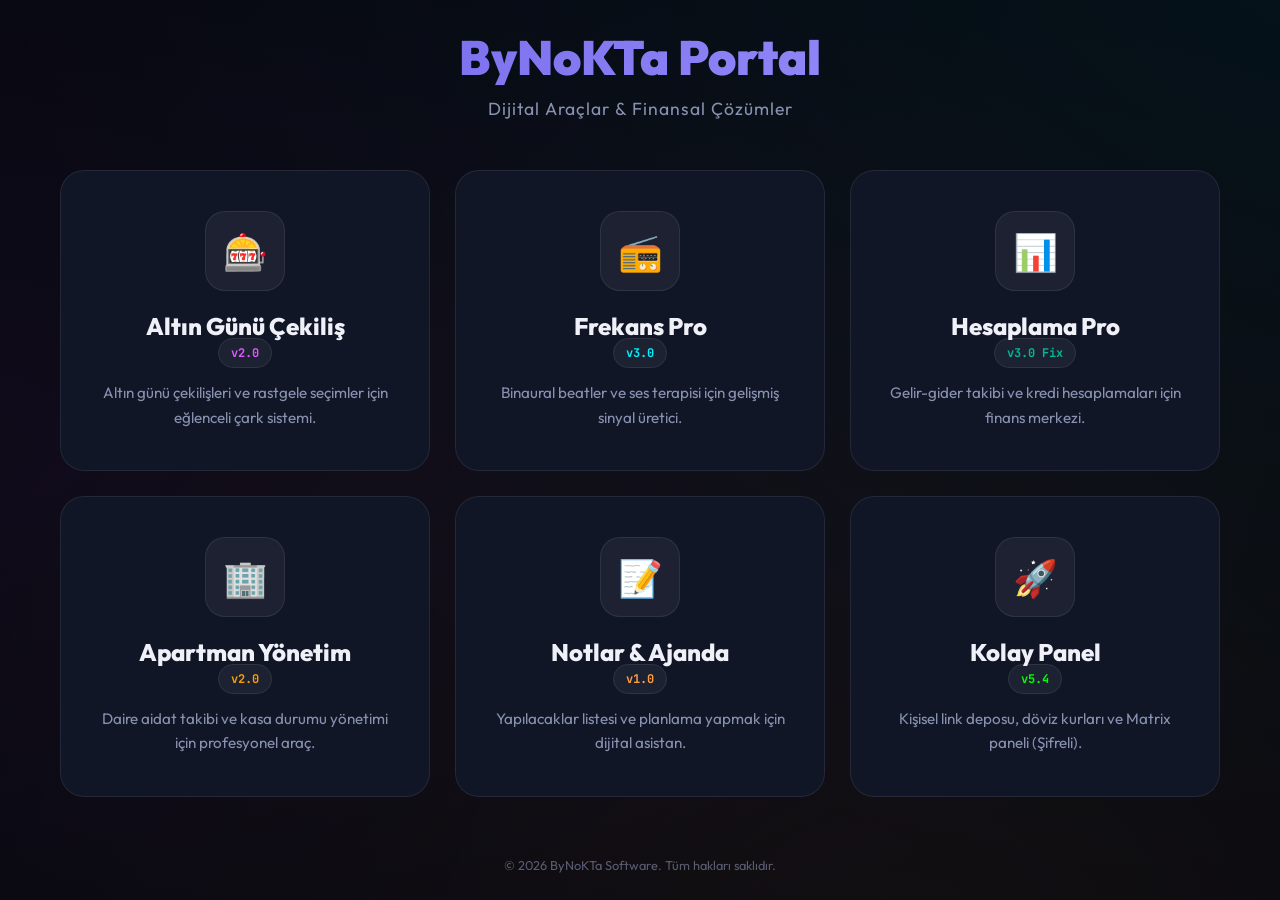
==== index.html @ 4dd9f17c "Update index.html" ====
<!DOCTYPE html>
<html lang="tr">
<head>
    <meta charset="UTF-8">
    <meta name="viewport" content="width=device-width, initial-scale=1.0">
    <title>ByNoKTa Portal - Ana Sayfa</title>
    <link href="https://fonts.googleapis.com/css2?family=Outfit:wght@400;500;700;900&family=JetBrains+Mono:wght@500;800&display=swap" rel="stylesheet">
    <style>
        :root {
            --bg: #06080f; 
            --card: #111627; 
            --card-hover: #1a2138; 
            --text: #f0f0f8; 
            --text-dim: #8892b0;
            --accent-cark: #e056fd; 
            --accent-freq: #00f0ff; 
            --accent-calc: #00b894;
            --accent-apt: #f59e0b; 
            --accent-note: #ff9f43; 
            --accent-panel: #00ff00; /* Matrix Yeşili */
            --border: rgba(255, 255, 255, 0.08); 
            --glow: rgba(108, 92, 231, 0.2);
        }

        * { margin: 0; padding: 0; box-sizing: border-box; }
        
        body { 
            font-family: 'Outfit', sans-serif; 
            background: var(--bg); 
            color: var(--text); 
            min-height: 100vh; 
            display: flex; 
            flex-direction: column; 
            align-items: center; 
            justify-content: center; 
            overflow-x: hidden; 
            position: relative; 
        }

        /* Arkaplan Animasyonu */
        body::before {
            content: ''; position: fixed; top: -50%; left: -50%; width: 200%; height: 200%;
            background: radial-gradient(ellipse at 20% 50%, rgba(224, 86, 253, 0.05) 0%, transparent 50%),
                        radial-gradient(ellipse at 80% 20%, rgba(0, 240, 255, 0.05) 0%, transparent 50%),
                        radial-gradient(ellipse at 60% 80%, rgba(255, 159, 67, 0.05) 0%, transparent 50%);
            animation: drift 20s ease-in-out infinite; pointer-events: none; z-index: 0;
        }
        @keyframes drift { 0%, 100% { transform: translate(0, 0); } 50% { transform: translate(2%, -1%); } }

        .container { position: relative; z-index: 1; width: 100%; max-width: 1200px; padding: 20px; text-align: center; }
        .logo-area { margin-bottom: 50px; }
        .main-logo { font-size: 3rem; font-weight: 900; background: linear-gradient(135deg, #6c5ce7, #a29bfe); -webkit-background-clip: text; -webkit-text-fill-color: transparent; margin-bottom: 10px; }
        .subtitle { color: var(--text-dim); font-size: 1.1rem; letter-spacing: 1px; }

        .grid { display: grid; grid-template-columns: repeat(auto-fit, minmax(280px, 1fr)); gap: 25px; margin-top: 20px; }

        .card {
            background: var(--card); border: 1px solid var(--border); border-radius: 24px; padding: 40px 30px; text-decoration: none; color: var(--text); transition: all 0.4s cubic-bezier(0.175, 0.885, 0.32, 1.275); display: flex; flex-direction: column; align-items: center; gap: 20px; position: relative; overflow: hidden; backdrop-filter: blur(10px); cursor: pointer;
        }
        .card:hover { transform: translateY(-10px); border-color: var(--accent-color); box-shadow: 0 20px 40px -10px rgba(0,0,0,0.5); background: var(--card-hover); }
        
        .icon-box { width: 80px; height: 80px; border-radius: 20px; background: rgba(255,255,255,0.05); display: flex; align-items: center; justify-content: center; font-size: 36px; border: 1px solid var(--border); transition: transform 0.4s; }
        .card:hover .icon-box { transform: scale(1.1) rotate(5deg); background: var(--accent-color); border-color: transparent; color: #000; }

        .card-title { font-size: 1.5rem; font-weight: 800; }
        .card-desc { color: var(--text-dim); font-size: 0.95rem; line-height: 1.6; }
        .badge { font-family: 'JetBrains Mono', monospace; font-size: 0.75rem; padding: 6px 12px; border-radius: 99px; background: rgba(255,255,255,0.05); color: var(--accent-color); border: 1px solid var(--border); font-weight: 700; }

        .cark { --accent-color: var(--accent-cark); }
        .freq { --accent-color: var(--accent-freq); }
        .calc { --accent-color: var(--accent-calc); }
        .apt  { --accent-color: var(--accent-apt); }
        .note { --accent-color: var(--accent-note); }
        .panel { --accent-color: var(--accent-panel); }

        /* Şifre Modalı */
        .modal-overlay {
            position: fixed; inset: 0; background: rgba(0,0,0,0.9); backdrop-filter: blur(15px); z-index: 9999;
            display: none; align-items: center; justify-content: center;
        }
        .modal { background: var(--card); padding: 40px; border-radius: 32px; border: 1px solid var(--accent-panel); text-align: center; width: 90%; max-width: 400px; box-shadow: 0 0 30px rgba(0, 255, 0, 0.1); }
        .modal input { width: 100%; padding: 15px; background: var(--bg); border: 1px solid var(--border); border-radius: 12px; color: var(--accent-panel); text-align: center; font-size: 1.5rem; margin: 20px 0; outline: none; font-family: 'JetBrains Mono'; letter-spacing: 4px; }
        .modal input:focus { border-color: var(--accent-panel); box-shadow: 0 0 15px rgba(0, 255, 0, 0.2); }
        .modal button { width: 100%; padding: 15px; background: var(--accent-panel); color: #000; border: none; border-radius: 12px; font-weight: 800; cursor: pointer; transition: all 0.2s; }
        .modal button:hover { transform: scale(1.02); filter: brightness(1.1); }
        .modal .close-btn { margin-top: 15px; background: transparent; color: var(--text-dim); font-weight: 500; font-size: 0.9rem; border: none; cursor: pointer; }

        .footer { margin-top: 60px; color: var(--text-dim); font-size: 0.8rem; opacity: 0.6; }
    </style>
</head>
<body>

    <div class="container">
        <div class="logo-area">
            <h1 class="main-logo">ByNoKTa Portal</h1>
            <p class="subtitle">Dijital Araçlar & Finansal Çözümler</p>
        </div>

        <div class="grid">
            <a href="carkifelek.html" class="card cark">
                <div class="icon-box">🎰</div>
                <div><h2 class="card-title">Altın Günü Çekiliş</h2><span class="badge">v2.0</span></div>
                <p class="card-desc">Altın günü çekilişleri ve rastgele seçimler için eğlenceli çark sistemi.</p>
            </a>

            <a href="frekans.html" class="card freq">
                <div class="icon-box">📻</div>
                <div><h2 class="card-title">Frekans Pro</h2><span class="badge">v3.0</span></div>
                <p class="card-desc">Binaural beatler ve ses terapisi için gelişmiş sinyal üretici.</p>
            </a>

            <a href="hesaplama.html" class="card calc">
                <div class="icon-box">📊</div>
                <div><h2 class="card-title">Hesaplama Pro</h2><span class="badge">v3.0 Fix</span></div>
                <p class="card-desc">Gelir-gider takibi ve kredi hesaplamaları için finans merkezi.</p>
            </a>

            <a href="apartman.html" class="card apt">
                <div class="icon-box">🏢</div>
                <div><h2 class="card-title">Apartman Yönetim</h2><span class="badge">v2.0</span></div>
                <p class="card-desc">Daire aidat takibi ve kasa durumu yönetimi için profesyonel araç.</p>
            </a>

            <a href="notlar.html" class="card note">
                <div class="icon-box">📝</div>
                <div><h2 class="card-title">Notlar & Ajanda</h2><span class="badge">v1.0</span></div>
                <p class="card-desc">Yapılacaklar listesi ve planlama yapmak için dijital asistan.</p>
            </a>

            <div class="card panel" onclick="openPassModal()">
                <div class="icon-box">🚀</div>
                <div><h2 class="card-title">Kolay Panel</h2><span class="badge">v5.4</span></div>
                <p class="card-desc">Kişisel link deposu, döviz kurları ve Matrix paneli (Şifreli).</p>
            </div>
        </div>

        <div class="footer">
            &copy; 2026 ByNoKTa Software. Tüm hakları saklıdır.
        </div>
    </div>

    <div class="modal-overlay" id="passModal">
        <div class="modal">
            <div style="font-size: 3rem; margin-bottom: 10px;">🔐</div>
            <h2 style="font-weight: 900; color: var(--accent-panel);">SİSTEM KİLİTLİ</h2>
            <p style="color: var(--text-dim); font-size: 0.8rem;">Kolay Panel'e erişim için şifre girin.</p>
            <input type="password" id="panelPass" placeholder="••••" onkeypress="if(event.key==='Enter') verifyPass()">
            <button onclick="verifyPass()">ERİŞİM İZNİ VER</button>
            <button class="close-btn" onclick="closePassModal()">Vazgeç</button>
            <p id="errorMsg" style="color: #ff6b6b; font-size: 0.8rem; margin-top: 15px; display: none;">❌ Hatalı Şifre!</p>
        </div>
    </div>

    <script>
        const PASS = "bynokta2026"; // Buradan şifreni değiştirebilirsin

        // Şifre Fonksiyonları
        function openPassModal() {
            document.getElementById('passModal').style.display = 'flex';
            document.getElementById('panelPass').focus();
        }

        function closePassModal() {
            document.getElementById('passModal').style.display = 'none';
            document.getElementById('panelPass').value = '';
            document.getElementById('errorMsg').style.display = 'none';
        }

        function verifyPass() {
            const inp = document.getElementById('panelPass').value;
            if(inp === PASS) {
                window.location.href = 'panel.html';
            } else {
                document.getElementById('errorMsg').style.display = 'block';
                document.getElementById('panelPass').value = '';
                document.querySelector('.modal').animate([
                    { transform: 'translateX(-5px)' },
                    { transform: 'translateX(5px)' },
                    { transform: 'translateX(-5px)' },
                    { transform: 'translateX(0)' }
                ], { duration: 200 });
            }
        }

        // SAĞ TIK VE F12 ENGELLEME (GÜVENLİK)
        document.addEventListener('contextmenu', function(e) {
            e.preventDefault();
        }, false);

        document.onkeydown = function(e) {
            if(e.keyCode == 123) return false;
            if(e.ctrlKey && e.shiftKey && e.keyCode == 'I'.charCodeAt(0)) return false;
            if(e.ctrlKey && e.shiftKey && e.keyCode == 'J'.charCodeAt(0)) return false;
            if(e.ctrlKey && e.keyCode == 'U'.charCodeAt(0)) return false;
            if(e.ctrlKey && e.keyCode == 'S'.charCodeAt(0)) return false;
        };
    </script>
</body>
</html>
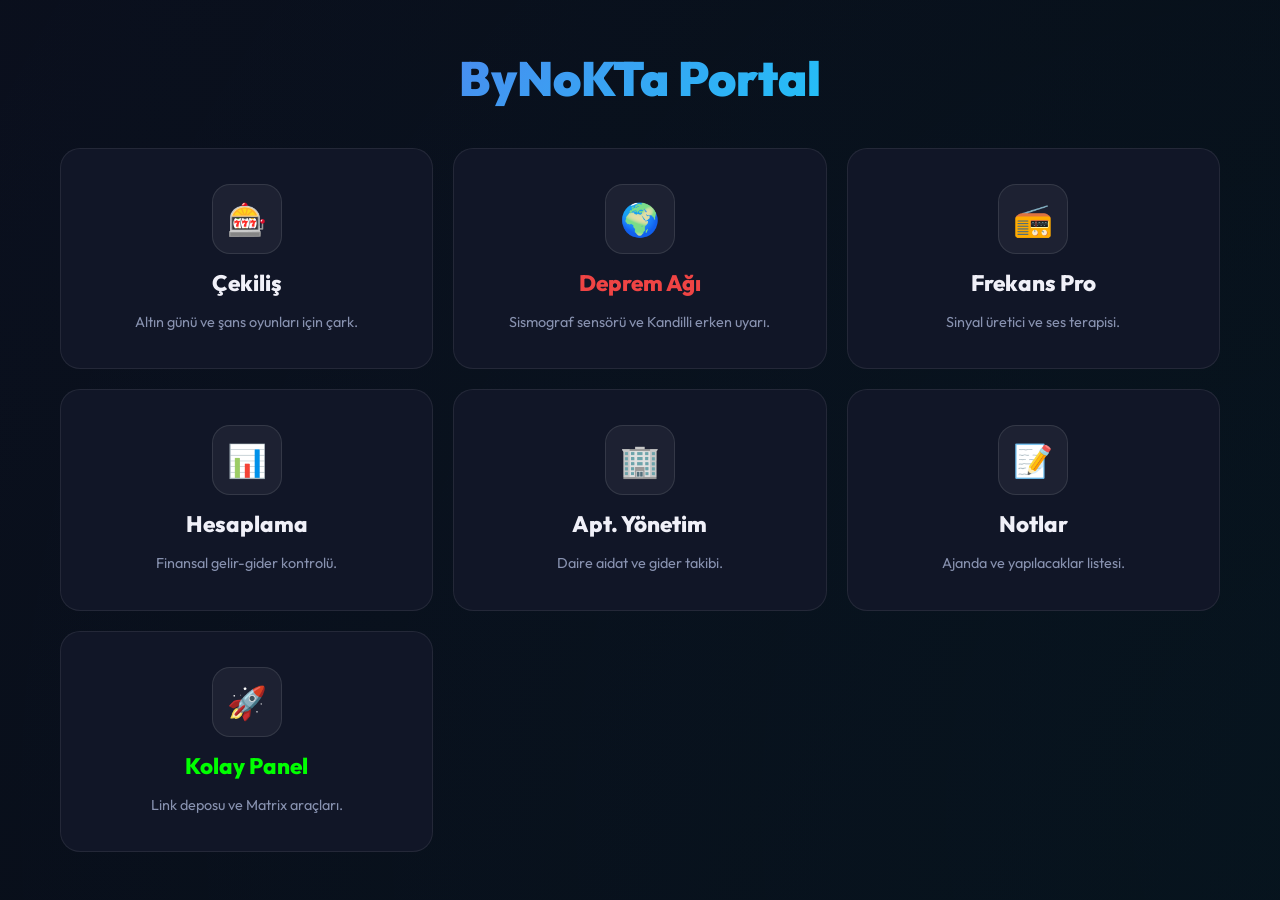
==== commit f7e9ca8b: "Update index.html" ====
--- a/index.html
+++ b/index.html
@@ -4,88 +4,35 @@
     <meta charset="UTF-8">
     <meta name="viewport" content="width=device-width, initial-scale=1.0">
     <title>ByNoKTa Portal - Ana Sayfa</title>
-    <link href="https://fonts.googleapis.com/css2?family=Outfit:wght@400;500;700;900&family=JetBrains+Mono:wght@500;800&display=swap" rel="stylesheet">
+    <link href="https://fonts.googleapis.com/css2?family=Outfit:wght@400;700;900&display=swap" rel="stylesheet">
     <style>
-        :root {
-            --bg: #06080f; 
-            --card: #111627; 
-            --card-hover: #1a2138; 
-            --text: #f0f0f8; 
-            --text-dim: #8892b0;
-            --accent-cark: #e056fd; 
-            --accent-freq: #00f0ff; 
-            --accent-calc: #00b894;
-            --accent-apt: #f59e0b; 
-            --accent-note: #ff9f43; 
-            --accent-panel: #00ff00; /* Matrix Yeşili */
-            --border: rgba(255, 255, 255, 0.08); 
-            --glow: rgba(108, 92, 231, 0.2);
-        }
-
+        :root { --bg: #06080f; --card: #111627; --text: #f0f0f8; --accent-panel: #00ff00; --accent-deprem: #ef4444; }
         * { margin: 0; padding: 0; box-sizing: border-box; }
+        body { font-family: 'Outfit', sans-serif; background: var(--bg); color: var(--text); min-height: 100vh; display: flex; flex-direction: column; align-items: center; justify-content: center; overflow-x: hidden; position: relative; }
         
-        body { 
-            font-family: 'Outfit', sans-serif; 
-            background: var(--bg); 
-            color: var(--text); 
-            min-height: 100vh; 
-            display: flex; 
-            flex-direction: column; 
-            align-items: center; 
-            justify-content: center; 
-            overflow-x: hidden; 
-            position: relative; 
-        }
-
-        /* Arkaplan Animasyonu */
-        body::before {
-            content: ''; position: fixed; top: -50%; left: -50%; width: 200%; height: 200%;
-            background: radial-gradient(ellipse at 20% 50%, rgba(224, 86, 253, 0.05) 0%, transparent 50%),
-                        radial-gradient(ellipse at 80% 20%, rgba(0, 240, 255, 0.05) 0%, transparent 50%),
-                        radial-gradient(ellipse at 60% 80%, rgba(255, 159, 67, 0.05) 0%, transparent 50%);
-            animation: drift 20s ease-in-out infinite; pointer-events: none; z-index: 0;
-        }
-        @keyframes drift { 0%, 100% { transform: translate(0, 0); } 50% { transform: translate(2%, -1%); } }
+        body::before { content: ''; position: fixed; inset: -50%; background: radial-gradient(circle at 20% 30%, rgba(108,92,231,0.05), transparent), radial-gradient(circle at 80% 70%, rgba(0,240,255,0.05), transparent); z-index: 0; pointer-events: none; }
 
         .container { position: relative; z-index: 1; width: 100%; max-width: 1200px; padding: 20px; text-align: center; }
-        .logo-area { margin-bottom: 50px; }
-        .main-logo { font-size: 3rem; font-weight: 900; background: linear-gradient(135deg, #6c5ce7, #a29bfe); -webkit-background-clip: text; -webkit-text-fill-color: transparent; margin-bottom: 10px; }
-        .subtitle { color: var(--text-dim); font-size: 1.1rem; letter-spacing: 1px; }
+        .logo-area { margin-bottom: 40px; }
+        .main-logo { font-size: 3rem; font-weight: 900; background: linear-gradient(135deg, #6c5ce7, #00f0ff); -webkit-background-clip: text; -webkit-text-fill-color: transparent; }
 
-        .grid { display: grid; grid-template-columns: repeat(auto-fit, minmax(280px, 1fr)); gap: 25px; margin-top: 20px; }
+        .grid { display: grid; grid-template-columns: repeat(auto-fit, minmax(280px, 1fr)); gap: 20px; }
+        
+        .card { background: var(--card); border: 1px solid rgba(255,255,255,0.08); border-radius: 20px; padding: 35px 25px; text-decoration: none; color: var(--text); transition: 0.3s; display: flex; flex-direction: column; align-items: center; gap: 15px; cursor: pointer; }
+        .card:hover { transform: translateY(-8px); border-color: #00f0ff; background: #1a2138; }
+        
+        /* Deprem Kartı Özel */
+        .card.deprem:hover { border-color: var(--accent-deprem); box-shadow: 0 0 20px rgba(239, 68, 68, 0.2); }
 
-        .card {
-            background: var(--card); border: 1px solid var(--border); border-radius: 24px; padding: 40px 30px; text-decoration: none; color: var(--text); transition: all 0.4s cubic-bezier(0.175, 0.885, 0.32, 1.275); display: flex; flex-direction: column; align-items: center; gap: 20px; position: relative; overflow: hidden; backdrop-filter: blur(10px); cursor: pointer;
-        }
-        .card:hover { transform: translateY(-10px); border-color: var(--accent-color); box-shadow: 0 20px 40px -10px rgba(0,0,0,0.5); background: var(--card-hover); }
-        
-        .icon-box { width: 80px; height: 80px; border-radius: 20px; background: rgba(255,255,255,0.05); display: flex; align-items: center; justify-content: center; font-size: 36px; border: 1px solid var(--border); transition: transform 0.4s; }
-        .card:hover .icon-box { transform: scale(1.1) rotate(5deg); background: var(--accent-color); border-color: transparent; color: #000; }
+        .icon-box { width: 70px; height: 70px; border-radius: 18px; background: rgba(255,255,255,0.05); display: flex; align-items: center; justify-content: center; font-size: 32px; border: 1px solid rgba(255,255,255,0.1); }
+        .card-title { font-size: 1.4rem; font-weight: 800; }
+        .card-desc { color: #8892b0; font-size: 0.9rem; line-height: 1.5; }
 
-        .card-title { font-size: 1.5rem; font-weight: 800; }
-        .card-desc { color: var(--text-dim); font-size: 0.95rem; line-height: 1.6; }
-        .badge { font-family: 'JetBrains Mono', monospace; font-size: 0.75rem; padding: 6px 12px; border-radius: 99px; background: rgba(255,255,255,0.05); color: var(--accent-color); border: 1px solid var(--border); font-weight: 700; }
-
-        .cark { --accent-color: var(--accent-cark); }
-        .freq { --accent-color: var(--accent-freq); }
-        .calc { --accent-color: var(--accent-calc); }
-        .apt  { --accent-color: var(--accent-apt); }
-        .note { --accent-color: var(--accent-note); }
-        .panel { --accent-color: var(--accent-panel); }
-
-        /* Şifre Modalı */
-        .modal-overlay {
-            position: fixed; inset: 0; background: rgba(0,0,0,0.9); backdrop-filter: blur(15px); z-index: 9999;
-            display: none; align-items: center; justify-content: center;
-        }
-        .modal { background: var(--card); padding: 40px; border-radius: 32px; border: 1px solid var(--accent-panel); text-align: center; width: 90%; max-width: 400px; box-shadow: 0 0 30px rgba(0, 255, 0, 0.1); }
-        .modal input { width: 100%; padding: 15px; background: var(--bg); border: 1px solid var(--border); border-radius: 12px; color: var(--accent-panel); text-align: center; font-size: 1.5rem; margin: 20px 0; outline: none; font-family: 'JetBrains Mono'; letter-spacing: 4px; }
-        .modal input:focus { border-color: var(--accent-panel); box-shadow: 0 0 15px rgba(0, 255, 0, 0.2); }
-        .modal button { width: 100%; padding: 15px; background: var(--accent-panel); color: #000; border: none; border-radius: 12px; font-weight: 800; cursor: pointer; transition: all 0.2s; }
-        .modal button:hover { transform: scale(1.02); filter: brightness(1.1); }
-        .modal .close-btn { margin-top: 15px; background: transparent; color: var(--text-dim); font-weight: 500; font-size: 0.9rem; border: none; cursor: pointer; }
-
-        .footer { margin-top: 60px; color: var(--text-dim); font-size: 0.8rem; opacity: 0.6; }
+        .modal-overlay { position: fixed; inset: 0; background: rgba(0,0,0,0.9); backdrop-filter: blur(10px); z-index: 9999; display: none; align-items: center; justify-content: center; }
+        .modal { background: var(--card); padding: 35px; border-radius: 25px; border: 1px solid var(--accent-panel); text-align: center; width: 90%; max-width: 380px; }
+        .modal input { width: 100%; padding: 12px; background: #000; border: 1px solid #333; border-radius: 10px; color: var(--accent-panel); text-align: center; font-size: 1.4rem; margin: 15px 0; outline: none; }
+        .modal button { width: 100%; padding: 12px; background: var(--accent-panel); color: #000; border: none; border-radius: 10px; font-weight: 900; cursor: pointer; }
+        .close-btn { margin-top: 12px; background: transparent; color: #555; border: none; font-size: 13px; cursor: pointer; }
     </style>
 </head>
 <body>
@@ -93,107 +40,72 @@
     <div class="container">
         <div class="logo-area">
             <h1 class="main-logo">ByNoKTa Portal</h1>
-            <p class="subtitle">Dijital Araçlar & Finansal Çözümler</p>
         </div>
 
         <div class="grid">
-            <a href="carkifelek.html" class="card cark">
+            <a href="carkifelek.html" class="card">
                 <div class="icon-box">🎰</div>
-                <div><h2 class="card-title">Altın Günü Çekiliş</h2><span class="badge">v2.0</span></div>
-                <p class="card-desc">Altın günü çekilişleri ve rastgele seçimler için eğlenceli çark sistemi.</p>
+                <h2 class="card-title">Çekiliş</h2>
+                <p class="card-desc">Altın günü ve şans oyunları için çark.</p>
             </a>
 
-            <a href="frekans.html" class="card freq">
-                <div class="icon-box">📻</div>
-                <div><h2 class="card-title">Frekans Pro</h2><span class="badge">v3.0</span></div>
-                <p class="card-desc">Binaural beatler ve ses terapisi için gelişmiş sinyal üretici.</p>
+            <a href="deprem.html" class="card deprem">
+                <div class="icon-box" style="color:#ef4444">🌍</div>
+                <h2 class="card-title" style="color:#ef4444">Deprem Ağı</h2>
+                <p class="card-desc">Sismograf sensörü ve Kandilli erken uyarı.</p>
             </a>
 
-            <a href="hesaplama.html" class="card calc">
-                <div class="icon-box">📊</div>
-                <div><h2 class="card-title">Hesaplama Pro</h2><span class="badge">v3.0 Fix</span></div>
-                <p class="card-desc">Gelir-gider takibi ve kredi hesaplamaları için finans merkezi.</p>
+            <a href="frekans.html" class="card">
+                <div class="icon-box">📻</div>
+                <h2 class="card-title">Frekans Pro</h2>
+                <p class="card-desc">Sinyal üretici ve ses terapisi.</p>
             </a>
 
-            <a href="apartman.html" class="card apt">
-                <div class="icon-box">🏢</div>
-                <div><h2 class="card-title">Apartman Yönetim</h2><span class="badge">v2.0</span></div>
-                <p class="card-desc">Daire aidat takibi ve kasa durumu yönetimi için profesyonel araç.</p>
+            <a href="hesaplama.html" class="card">
+                <div class="icon-box">📊</div>
+                <h2 class="card-title">Hesaplama</h2>
+                <p class="card-desc">Finansal gelir-gider kontrolü.</p>
             </a>
 
-            <a href="notlar.html" class="card note">
-                <div class="icon-box">📝</div>
-                <div><h2 class="card-title">Notlar & Ajanda</h2><span class="badge">v1.0</span></div>
-                <p class="card-desc">Yapılacaklar listesi ve planlama yapmak için dijital asistan.</p>
+            <a href="apartman.html" class="card">
+                <div class="icon-box">🏢</div>
+                <h2 class="card-title">Apt. Yönetim</h2>
+                <p class="card-desc">Daire aidat ve gider takibi.</p>
             </a>
 
-            <div class="card panel" onclick="openPassModal()">
+            <a href="notlar.html" class="card">
+                <div class="icon-box">📝</div>
+                <h2 class="card-title">Notlar</h2>
+                <p class="card-desc">Ajanda ve yapılacaklar listesi.</p>
+            </a>
+
+            <div class="card" onclick="openLock()">
                 <div class="icon-box">🚀</div>
-                <div><h2 class="card-title">Kolay Panel</h2><span class="badge">v5.4</span></div>
-                <p class="card-desc">Kişisel link deposu, döviz kurları ve Matrix paneli (Şifreli).</p>
+                <h2 class="card-title" style="color: var(--accent-panel);">Kolay Panel</h2>
+                <p class="card-desc">Link deposu ve Matrix araçları.</p>
             </div>
-        </div>
-
-        <div class="footer">
-            &copy; 2026 ByNoKTa Software. Tüm hakları saklıdır.
         </div>
     </div>
 
-    <div class="modal-overlay" id="passModal">
+    <div class="modal-overlay" id="lock">
         <div class="modal">
-            <div style="font-size: 3rem; margin-bottom: 10px;">🔐</div>
-            <h2 style="font-weight: 900; color: var(--accent-panel);">SİSTEM KİLİTLİ</h2>
-            <p style="color: var(--text-dim); font-size: 0.8rem;">Kolay Panel'e erişim için şifre girin.</p>
-            <input type="password" id="panelPass" placeholder="••••" onkeypress="if(event.key==='Enter') verifyPass()">
-            <button onclick="verifyPass()">ERİŞİM İZNİ VER</button>
-            <button class="close-btn" onclick="closePassModal()">Vazgeç</button>
-            <p id="errorMsg" style="color: #ff6b6b; font-size: 0.8rem; margin-top: 15px; display: none;">❌ Hatalı Şifre!</p>
+            <div style="font-size: 40px; margin-bottom: 10px;">🔐</div>
+            <h3 style="font-weight: 900;">PANEL KİLİTLİ</h3>
+            <input type="password" id="pInp" placeholder="••••" onkeypress="if(event.key==='Enter') check()">
+            <button onclick="check()">GİRİŞ İZNİ VER</button>
+            <button class="close-btn" onclick="document.getElementById('lock').style.display='none'">Vazgeç</button>
         </div>
     </div>
 
     <script>
-        const PASS = "bynokta2026"; // Buradan şifreni değiştirebilirsin
-
-        // Şifre Fonksiyonları
-        function openPassModal() {
-            document.getElementById('passModal').style.display = 'flex';
-            document.getElementById('panelPass').focus();
+        const PASS = "bynokta2026"; 
+        function openLock(){ document.getElementById('lock').style.display='flex'; document.getElementById('pInp').focus(); }
+        function check(){
+            if(document.getElementById('pInp').value === PASS) window.location.href = 'panel.html';
+            else { alert("❌ Hatalı Şifre!"); document.getElementById('pInp').value=''; }
         }
-
-        function closePassModal() {
-            document.getElementById('passModal').style.display = 'none';
-            document.getElementById('panelPass').value = '';
-            document.getElementById('errorMsg').style.display = 'none';
-        }
-
-        function verifyPass() {
-            const inp = document.getElementById('panelPass').value;
-            if(inp === PASS) {
-                window.location.href = 'panel.html';
-            } else {
-                document.getElementById('errorMsg').style.display = 'block';
-                document.getElementById('panelPass').value = '';
-                document.querySelector('.modal').animate([
-                    { transform: 'translateX(-5px)' },
-                    { transform: 'translateX(5px)' },
-                    { transform: 'translateX(-5px)' },
-                    { transform: 'translateX(0)' }
-                ], { duration: 200 });
-            }
-        }
-
-        // SAĞ TIK VE F12 ENGELLEME (GÜVENLİK)
-        document.addEventListener('contextmenu', function(e) {
-            e.preventDefault();
-        }, false);
-
-        document.onkeydown = function(e) {
-            if(e.keyCode == 123) return false;
-            if(e.ctrlKey && e.shiftKey && e.keyCode == 'I'.charCodeAt(0)) return false;
-            if(e.ctrlKey && e.shiftKey && e.keyCode == 'J'.charCodeAt(0)) return false;
-            if(e.ctrlKey && e.keyCode == 'U'.charCodeAt(0)) return false;
-            if(e.ctrlKey && e.keyCode == 'S'.charCodeAt(0)) return false;
-        };
+        window.addEventListener('contextmenu',e=>e.preventDefault());
+        window.addEventListener('keydown',e=>{if(e.keyCode===123||(e.ctrlKey&&e.shiftKey&&(e.keyCode===73||e.keyCode===74))||(e.ctrlKey&&e.keyCode===85))e.preventDefault();});
     </script>
 </body>
 </html>
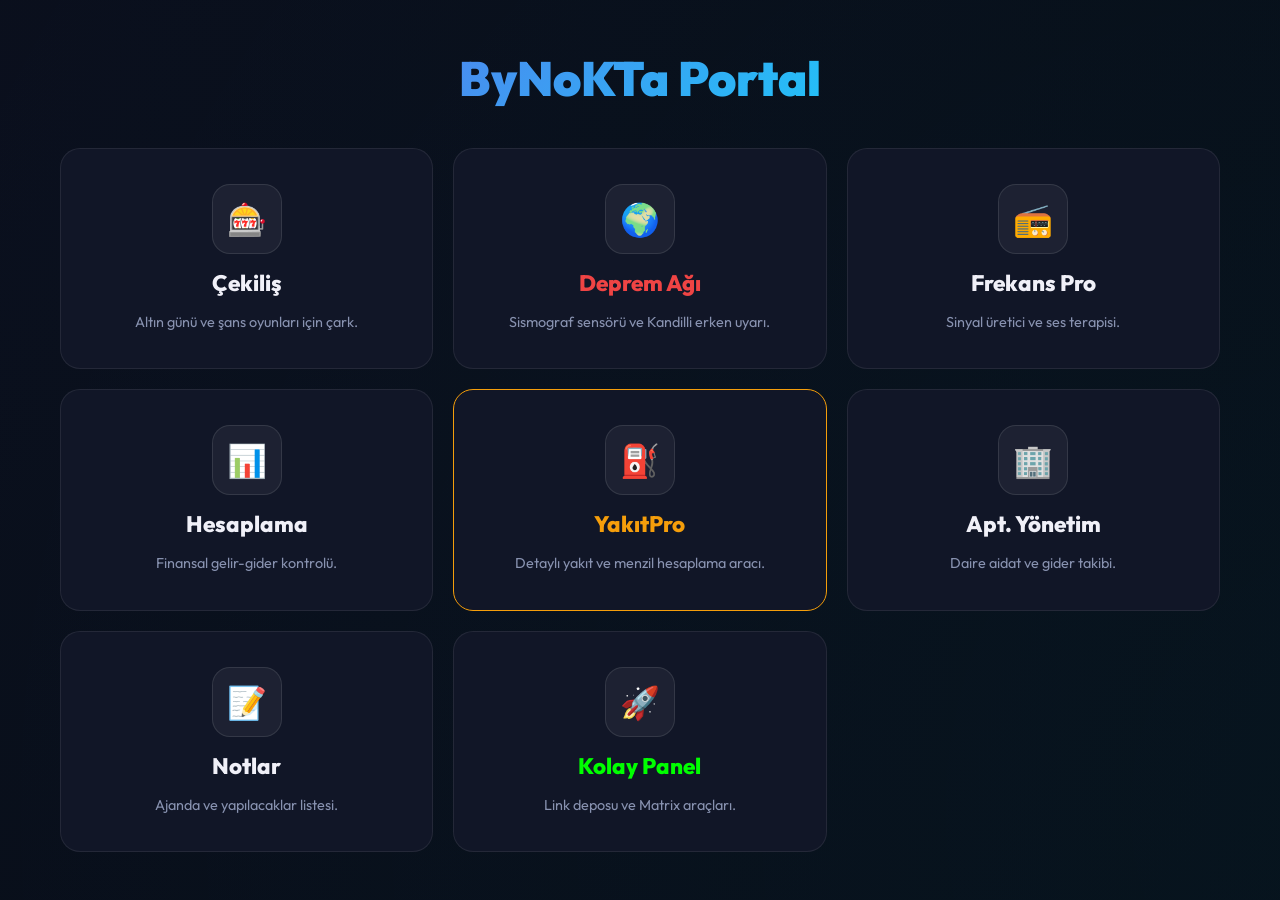
==== commit 7f3dd065: "Update index.html" ====
--- a/index.html
+++ b/index.html
@@ -67,6 +67,12 @@
                 <p class="card-desc">Finansal gelir-gider kontrolü.</p>
             </a>
 
+            <a href="yakit.html" class="card" style="border-color:#f59e0b">
+    <div class="icon-box" style="color:#f59e0b">⛽</div>
+    <h2 class="card-title" style="color:#f59e0b">YakıtPro</h2>
+    <p class="card-desc">Detaylı yakıt ve menzil hesaplama aracı.</p>
+</a>
+
             <a href="apartman.html" class="card">
                 <div class="icon-box">🏢</div>
                 <h2 class="card-title">Apt. Yönetim</h2>
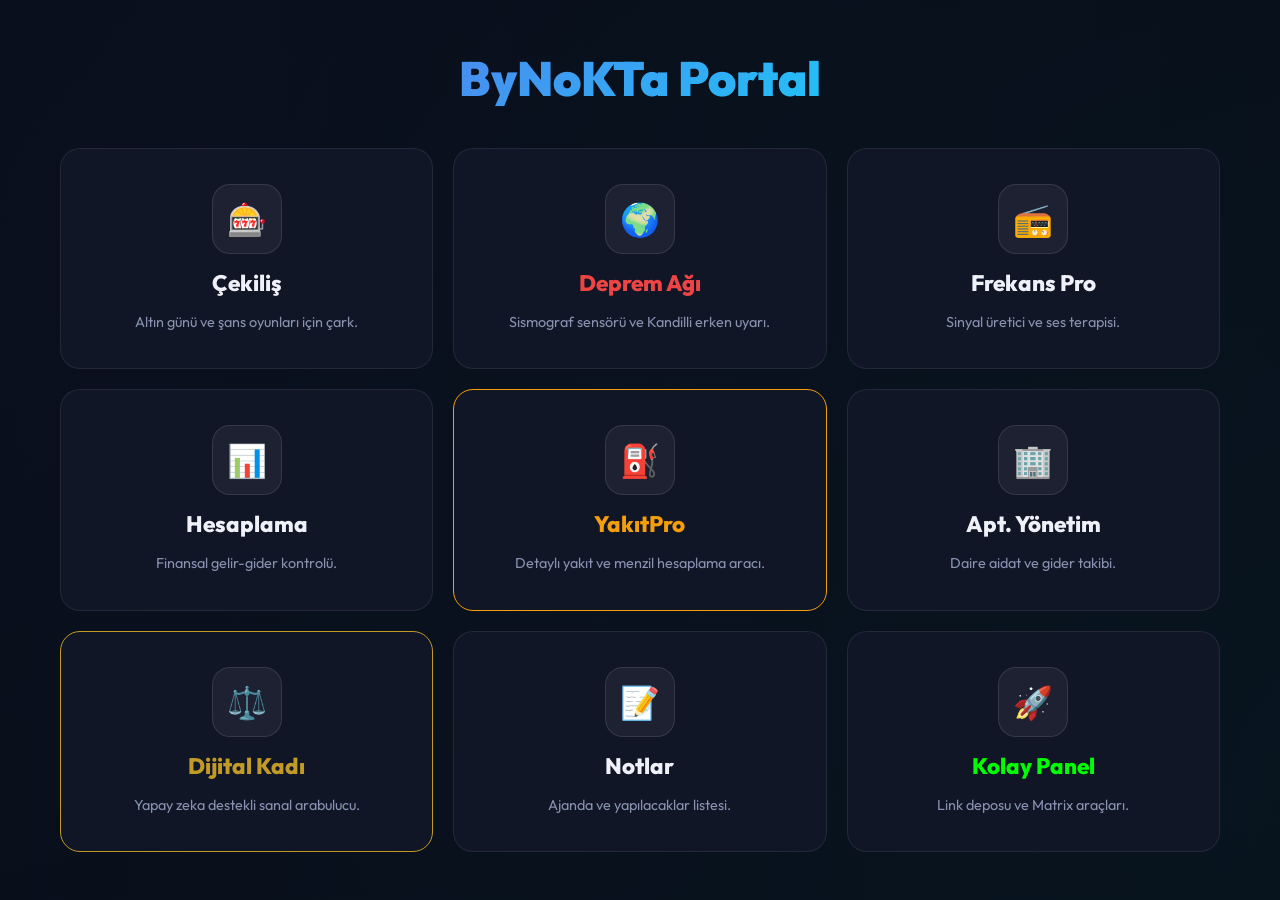
==== commit ebb98eb0: "Update index.html" ====
--- a/index.html
+++ b/index.html
@@ -78,7 +78,12 @@
                 <h2 class="card-title">Apt. Yönetim</h2>
                 <p class="card-desc">Daire aidat ve gider takibi.</p>
             </a>
-
+            
+<a href="kadi.html" class="card" style="border-color:#c29b27">
+    <div class="icon-box" style="color:#c29b27">⚖️</div>
+    <h2 class="card-title" style="color:#c29b27">Dijital Kadı</h2>
+    <p class="card-desc">Yapay zeka destekli sanal arabulucu.</p>
+</a>
             <a href="notlar.html" class="card">
                 <div class="icon-box">📝</div>
                 <h2 class="card-title">Notlar</h2>
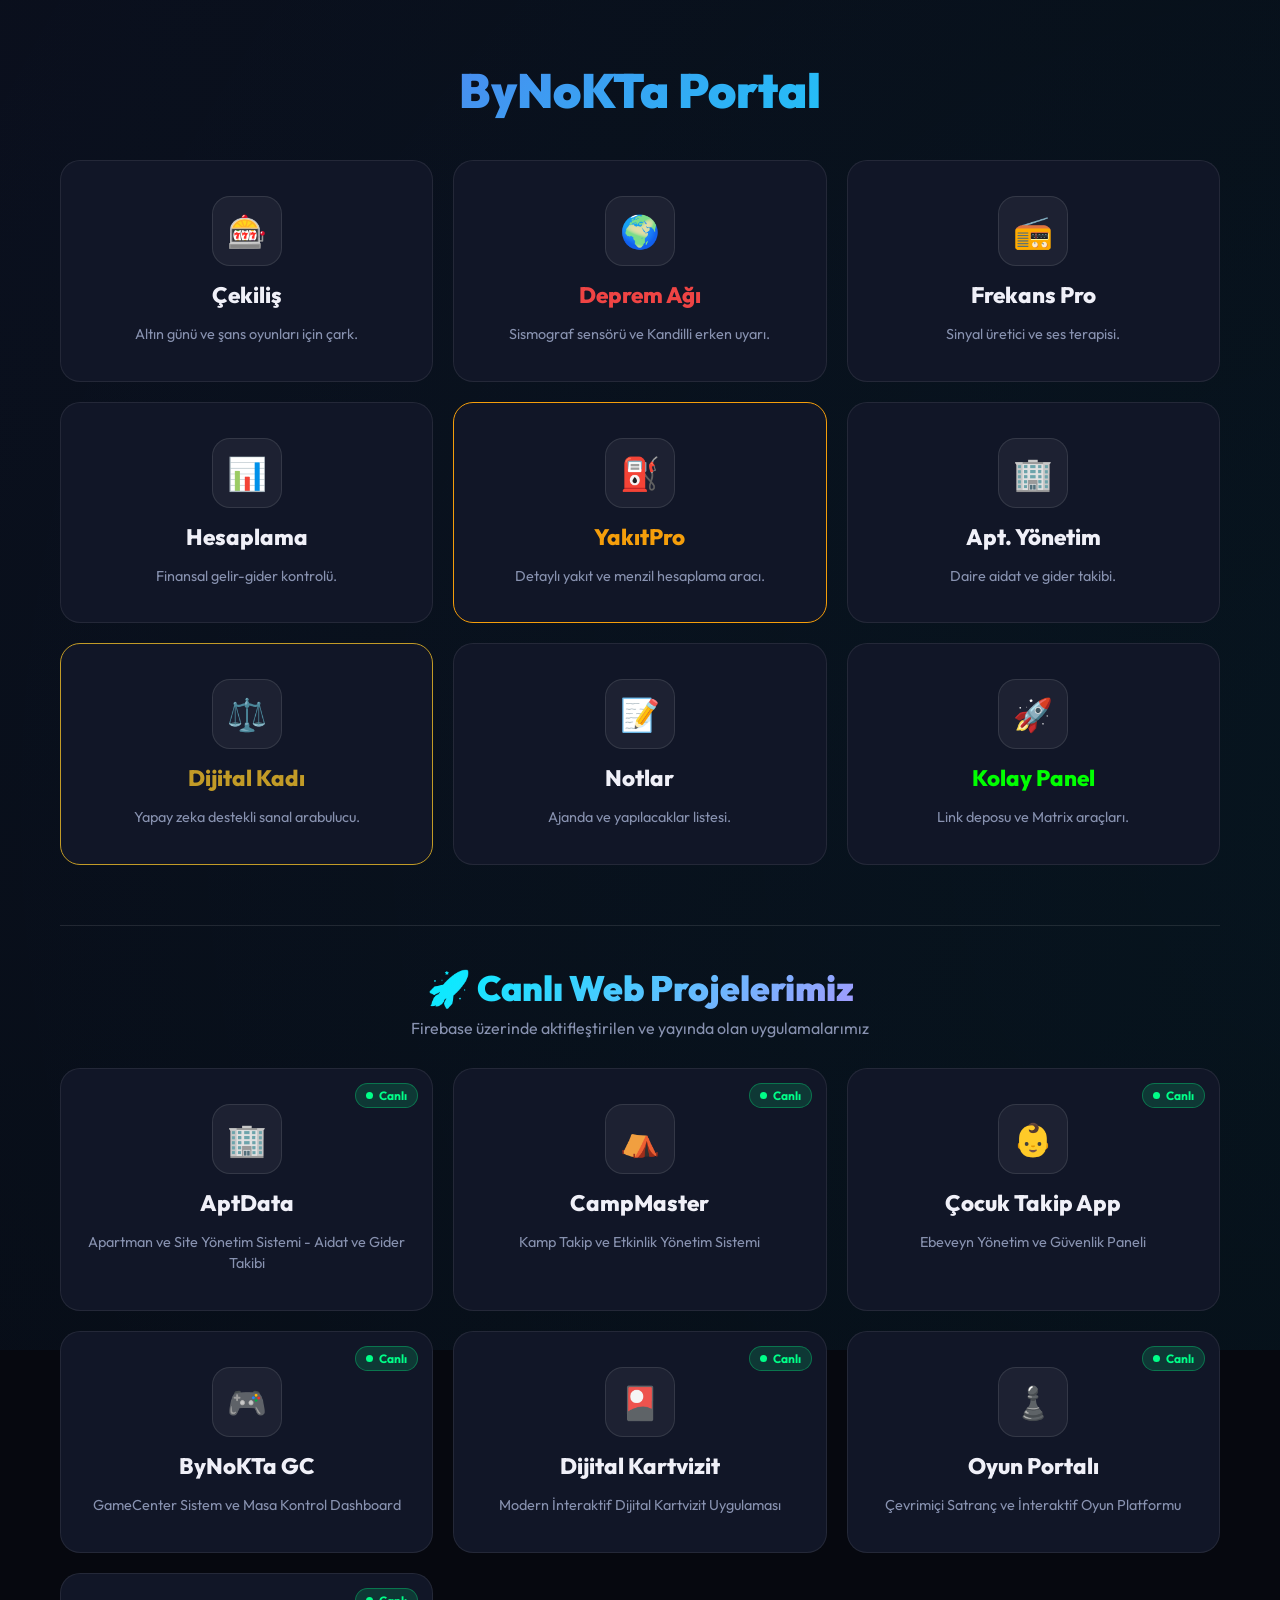
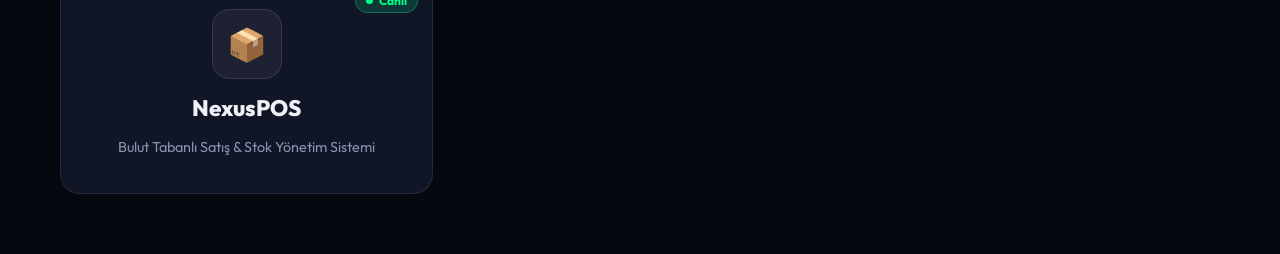
==== commit a6438402: "feat: En alta canlı Firebase projeleri sekmesi ve linkleri eklendi" ====
--- a/index.html
+++ b/index.html
@@ -8,7 +8,7 @@
     <style>
         :root { --bg: #06080f; --card: #111627; --text: #f0f0f8; --accent-panel: #00ff00; --accent-deprem: #ef4444; }
         * { margin: 0; padding: 0; box-sizing: border-box; }
-        body { font-family: 'Outfit', sans-serif; background: var(--bg); color: var(--text); min-height: 100vh; display: flex; flex-direction: column; align-items: center; justify-content: center; overflow-x: hidden; position: relative; }
+        body { font-family: 'Outfit', sans-serif; background: var(--bg); color: var(--text); min-height: 100vh; display: flex; flex-direction: column; align-items: center; justify-content: flex-start; padding: 40px 20px; overflow-x: hidden; position: relative; }
         
         body::before { content: ''; position: fixed; inset: -50%; background: radial-gradient(circle at 20% 30%, rgba(108,92,231,0.05), transparent), radial-gradient(circle at 80% 70%, rgba(0,240,255,0.05), transparent); z-index: 0; pointer-events: none; }
 
@@ -27,6 +27,18 @@
         .icon-box { width: 70px; height: 70px; border-radius: 18px; background: rgba(255,255,255,0.05); display: flex; align-items: center; justify-content: center; font-size: 32px; border: 1px solid rgba(255,255,255,0.1); }
         .card-title { font-size: 1.4rem; font-weight: 800; }
         .card-desc { color: #8892b0; font-size: 0.9rem; line-height: 1.5; }
+
+        /* Projeler Sekmesi Özel Stiller */
+        .projects-section { margin-top: 60px; padding-top: 40px; border-top: 1px solid rgba(255,255,255,0.1); text-align: center; }
+        .projects-header { margin-bottom: 30px; }
+        .projects-title { font-size: 2.2rem; font-weight: 900; background: linear-gradient(135deg, #00f0ff, #a29bfe); -webkit-background-clip: text; -webkit-text-fill-color: transparent; display: inline-flex; align-items: center; gap: 12px; }
+        .projects-subtitle { color: #8892b0; font-size: 1rem; margin-top: 8px; }
+        
+        .project-card { position: relative; overflow: hidden; }
+        .project-card:hover { border-color: #00f0ff; box-shadow: 0 0 25px rgba(0, 240, 255, 0.25); }
+        .badge-live { position: absolute; top: 14px; right: 14px; background: rgba(0, 255, 136, 0.15); color: #00ff88; border: 1px solid rgba(0, 255, 136, 0.3); padding: 4px 10px; border-radius: 20px; font-size: 0.75rem; font-weight: 700; display: flex; align-items: center; gap: 6px; }
+        .badge-dot { width: 7px; height: 7px; background: #00ff88; border-radius: 50%; display: inline-block; animation: pulse 1.5s infinite; }
+        @keyframes pulse { 0%, 100% { opacity: 1; transform: scale(1); } 50% { opacity: 0.3; transform: scale(0.8); } }
 
         .modal-overlay { position: fixed; inset: 0; background: rgba(0,0,0,0.9); backdrop-filter: blur(10px); z-index: 9999; display: none; align-items: center; justify-content: center; }
         .modal { background: var(--card); padding: 35px; border-radius: 25px; border: 1px solid var(--accent-panel); text-align: center; width: 90%; max-width: 380px; }
@@ -68,10 +80,10 @@
             </a>
 
             <a href="yakit.html" class="card" style="border-color:#f59e0b">
-    <div class="icon-box" style="color:#f59e0b">⛽</div>
-    <h2 class="card-title" style="color:#f59e0b">YakıtPro</h2>
-    <p class="card-desc">Detaylı yakıt ve menzil hesaplama aracı.</p>
-</a>
+                <div class="icon-box" style="color:#f59e0b">⛽</div>
+                <h2 class="card-title" style="color:#f59e0b">YakıtPro</h2>
+                <p class="card-desc">Detaylı yakıt ve menzil hesaplama aracı.</p>
+            </a>
 
             <a href="apartman.html" class="card">
                 <div class="icon-box">🏢</div>
@@ -79,11 +91,12 @@
                 <p class="card-desc">Daire aidat ve gider takibi.</p>
             </a>
             
-<a href="kadi.html" class="card" style="border-color:#c29b27">
-    <div class="icon-box" style="color:#c29b27">⚖️</div>
-    <h2 class="card-title" style="color:#c29b27">Dijital Kadı</h2>
-    <p class="card-desc">Yapay zeka destekli sanal arabulucu.</p>
-</a>
+            <a href="kadi.html" class="card" style="border-color:#c29b27">
+                <div class="icon-box" style="color:#c29b27">⚖️</div>
+                <h2 class="card-title" style="color:#c29b27">Dijital Kadı</h2>
+                <p class="card-desc">Yapay zeka destekli sanal arabulucu.</p>
+            </a>
+
             <a href="notlar.html" class="card">
                 <div class="icon-box">📝</div>
                 <h2 class="card-title">Notlar</h2>
@@ -94,6 +107,65 @@
                 <div class="icon-box">🚀</div>
                 <h2 class="card-title" style="color: var(--accent-panel);">Kolay Panel</h2>
                 <p class="card-desc">Link deposu ve Matrix araçları.</p>
+            </div>
+        </div>
+
+        <!-- PROJELER SEKMESİ -->
+        <div class="projects-section" id="projeler">
+            <div class="projects-header">
+                <h2 class="projects-title">🚀 Canlı Web Projelerimiz</h2>
+                <p class="projects-subtitle">Firebase üzerinde aktifleştirilen ve yayında olan uygulamalarımız</p>
+            </div>
+
+            <div class="grid">
+                <a href="https://aptdata-2ebae.web.app" target="_blank" rel="noopener noreferrer" class="card project-card">
+                    <span class="badge-live"><span class="badge-dot"></span> Canlı</span>
+                    <div class="icon-box" style="color: #00f0ff">🏢</div>
+                    <h2 class="card-title">AptData</h2>
+                    <p class="card-desc">Apartman ve Site Yönetim Sistemi - Aidat ve Gider Takibi</p>
+                </a>
+
+                <a href="https://campmaster-app-2026-v1.web.app" target="_blank" rel="noopener noreferrer" class="card project-card">
+                    <span class="badge-live"><span class="badge-dot"></span> Canlı</span>
+                    <div class="icon-box" style="color: #2D5A27">⛺</div>
+                    <h2 class="card-title">CampMaster</h2>
+                    <p class="card-desc">Kamp Takip ve Etkinlik Yönetim Sistemi</p>
+                </a>
+
+                <a href="https://cocuktakiip-app-582914.web.app" target="_blank" rel="noopener noreferrer" class="card project-card">
+                    <span class="badge-live"><span class="badge-dot"></span> Canlı</span>
+                    <div class="icon-box" style="color: #ff7675">👶</div>
+                    <h2 class="card-title">Çocuk Takip App</h2>
+                    <p class="card-desc">Ebeveyn Yönetim ve Güvenlik Paneli</p>
+                </a>
+
+                <a href="https://gamecenter-sys-ctrl-1122.web.app" target="_blank" rel="noopener noreferrer" class="card project-card">
+                    <span class="badge-live"><span class="badge-dot"></span> Canlı</span>
+                    <div class="icon-box" style="color: #a29bfe">🎮</div>
+                    <h2 class="card-title">ByNoKTa GC</h2>
+                    <p class="card-desc">GameCenter Sistem ve Masa Kontrol Dashboard</p>
+                </a>
+
+                <a href="https://kartvizit-cbfad.web.app" target="_blank" rel="noopener noreferrer" class="card project-card">
+                    <span class="badge-live"><span class="badge-dot"></span> Canlı</span>
+                    <div class="icon-box" style="color: #fdcb6e">🎴</div>
+                    <h2 class="card-title">Dijital Kartvizit</h2>
+                    <p class="card-desc">Modern İnteraktif Dijital Kartvizit Uygulaması</p>
+                </a>
+
+                <a href="https://satranc-33461.web.app" target="_blank" rel="noopener noreferrer" class="card project-card">
+                    <span class="badge-live"><span class="badge-dot"></span> Canlı</span>
+                    <div class="icon-box" style="color: #e17055">♟️</div>
+                    <h2 class="card-title">Oyun Portalı</h2>
+                    <p class="card-desc">Çevrimiçi Satranç ve İnteraktif Oyun Platformu</p>
+                </a>
+
+                <a href="https://stoktakip-27300.web.app" target="_blank" rel="noopener noreferrer" class="card project-card">
+                    <span class="badge-live"><span class="badge-dot"></span> Canlı</span>
+                    <div class="icon-box" style="color: #00b894">📦</div>
+                    <h2 class="card-title">NexusPOS</h2>
+                    <p class="card-desc">Bulut Tabanlı Satış & Stok Yönetim Sistemi</p>
+                </a>
             </div>
         </div>
     </div>
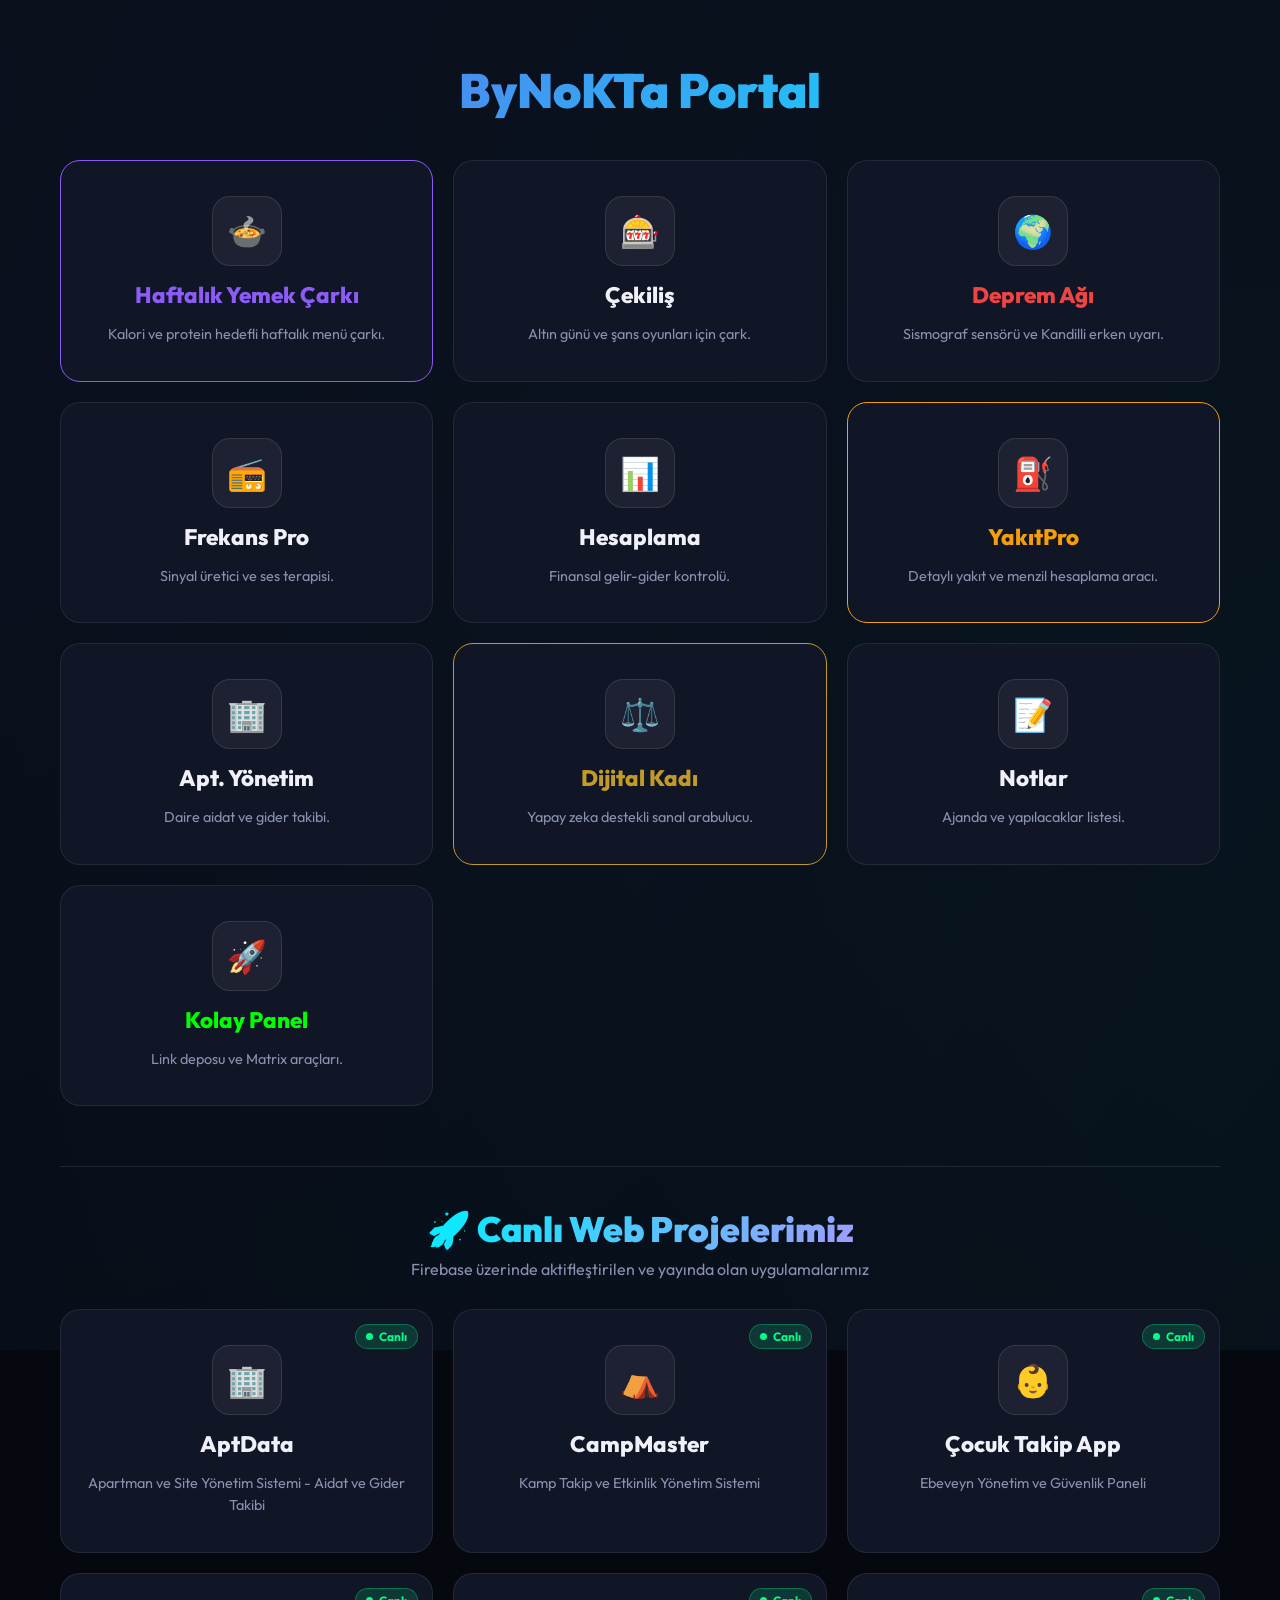
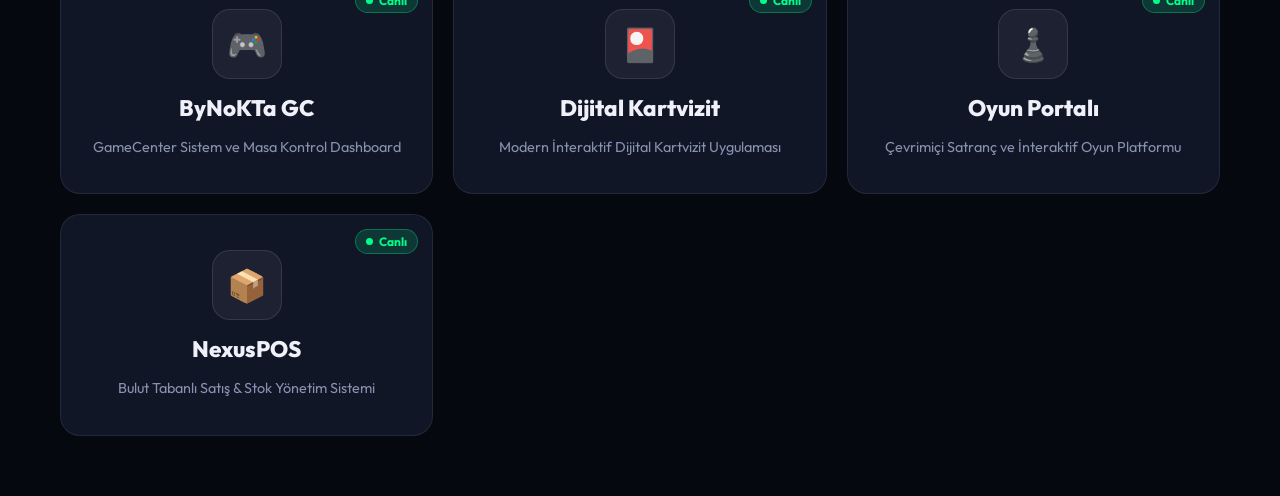
==== commit 242a994a: "feat: Haftalık Yemek Çarkı menüsü ve yemek.html sayfası eklendi" ====
--- a/index.html
+++ b/index.html
@@ -55,6 +55,12 @@
         </div>
 
         <div class="grid">
+            <a href="yemek.html" class="card" style="border-color:#8b5cf6">
+                <div class="icon-box" style="color:#8b5cf6">🍲</div>
+                <h2 class="card-title" style="color:#8b5cf6">Haftalık Yemek Çarkı</h2>
+                <p class="card-desc">Kalori ve protein hedefli haftalık menü çarkı.</p>
+            </a>
+
             <a href="carkifelek.html" class="card">
                 <div class="icon-box">🎰</div>
                 <h2 class="card-title">Çekiliş</h2>
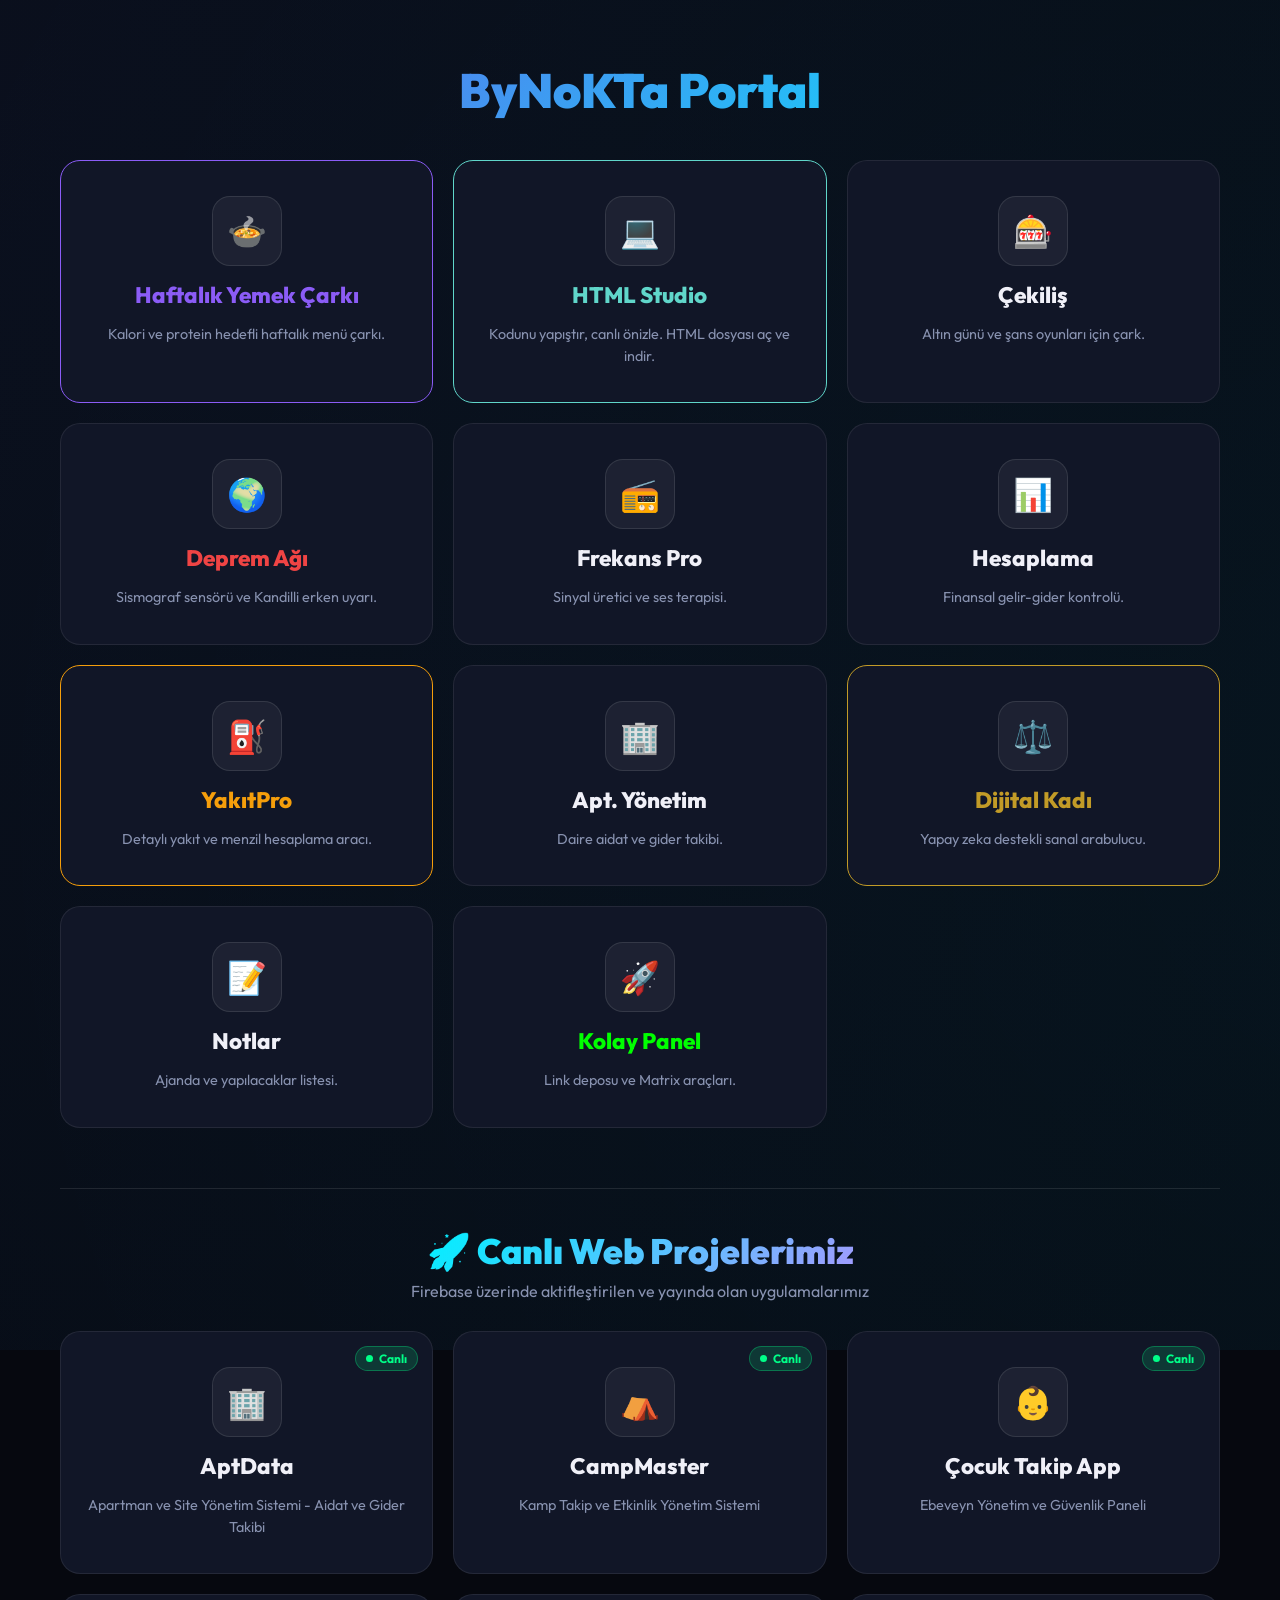
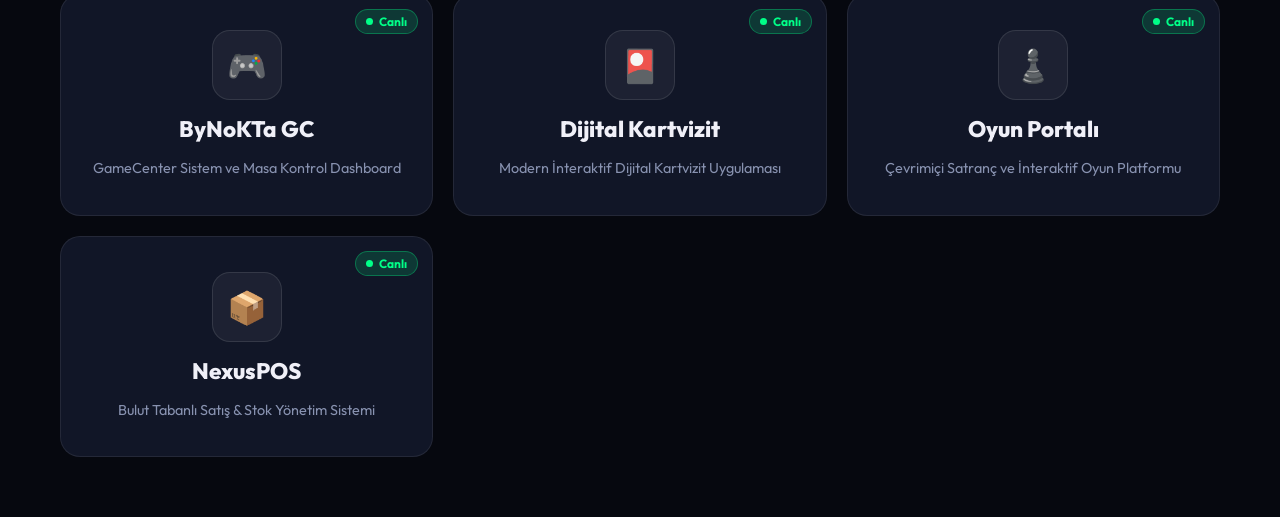
==== commit a04d10e2: "Place HTML Studio next to weekly meal wheel" ====
--- a/index.html
+++ b/index.html
@@ -59,6 +59,12 @@
                 <div class="icon-box" style="color:#8b5cf6">🍲</div>
                 <h2 class="card-title" style="color:#8b5cf6">Haftalık Yemek Çarkı</h2>
                 <p class="card-desc">Kalori ve protein hedefli haftalık menü çarkı.</p>
+            </a>
+
+            <a href="yildiz-html-studio.html" class="card" style="border-color:#60d6ca">
+                <div class="icon-box" style="color:#60d6ca">💻</div>
+                <h2 class="card-title" style="color:#60d6ca">HTML Studio</h2>
+                <p class="card-desc">Kodunu yapıştır, canlı önizle. HTML dosyası aç ve indir.</p>
             </a>
 
             <a href="carkifelek.html" class="card">
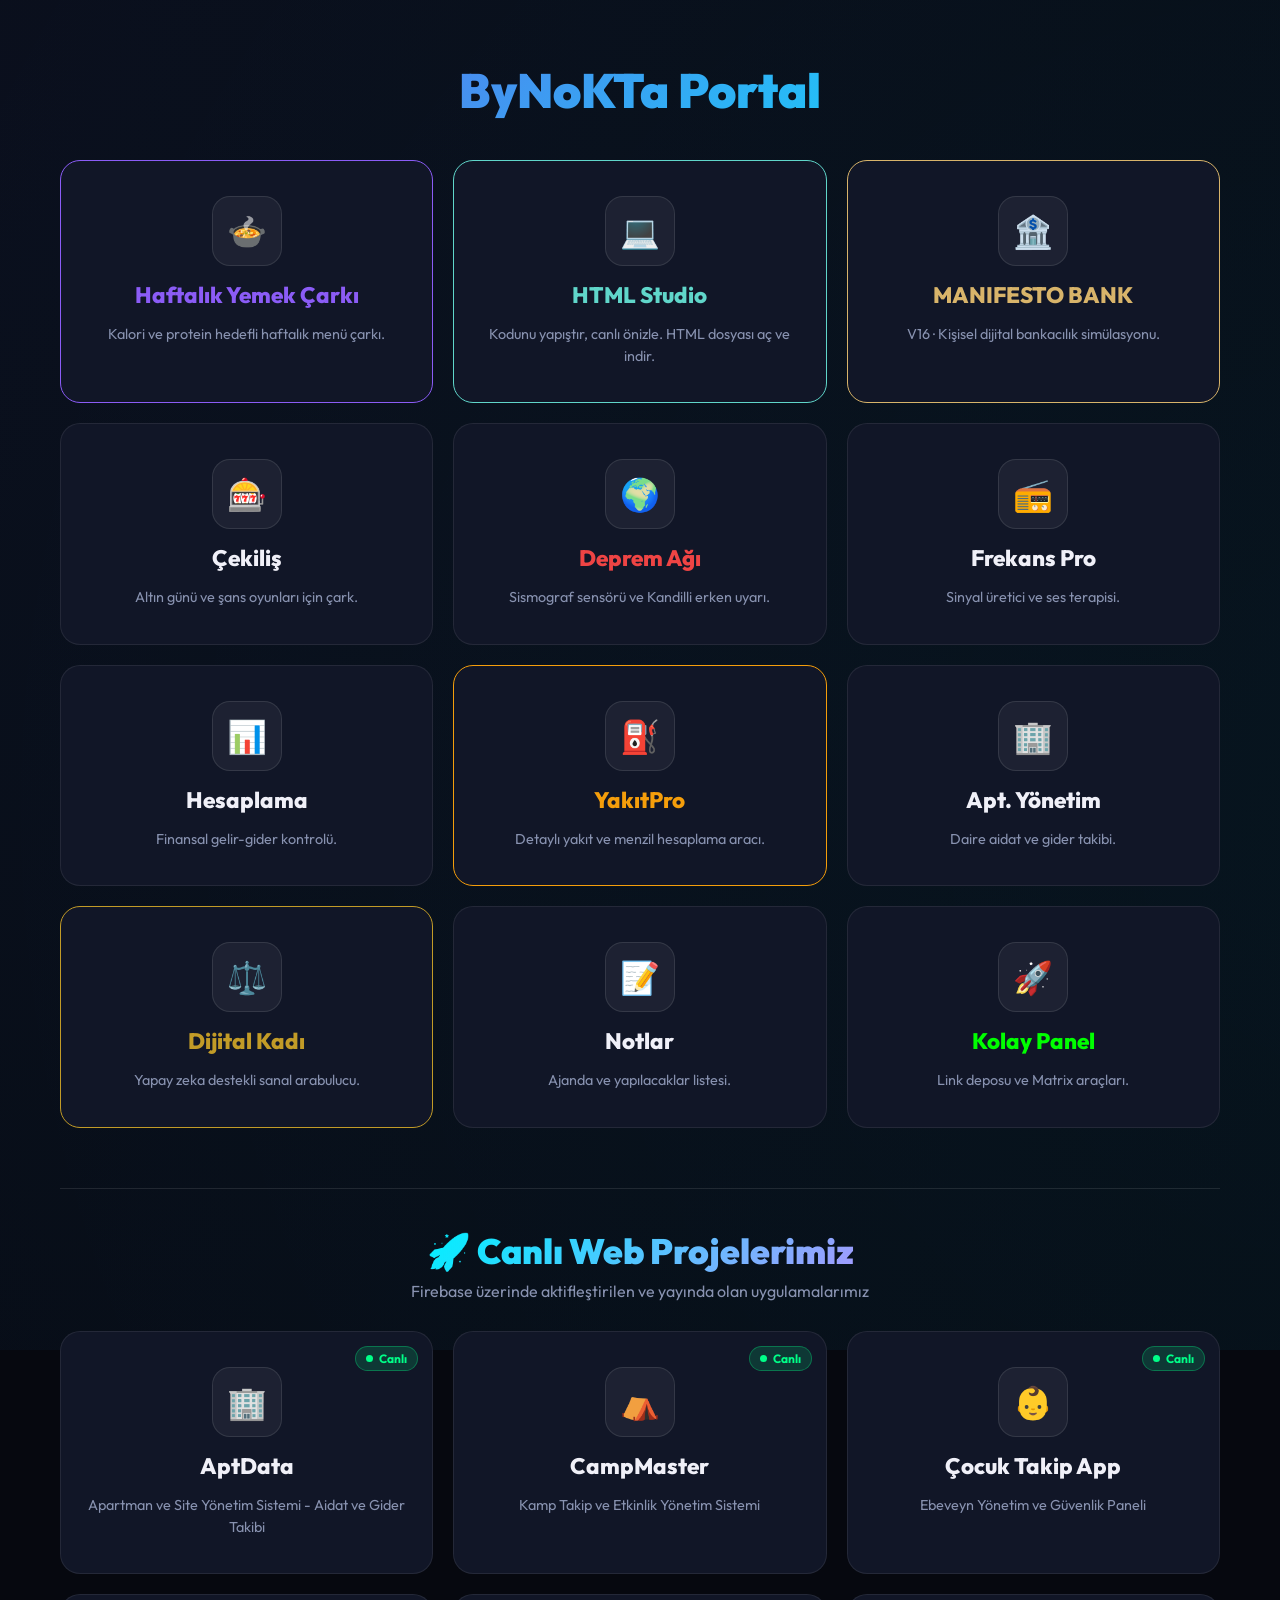
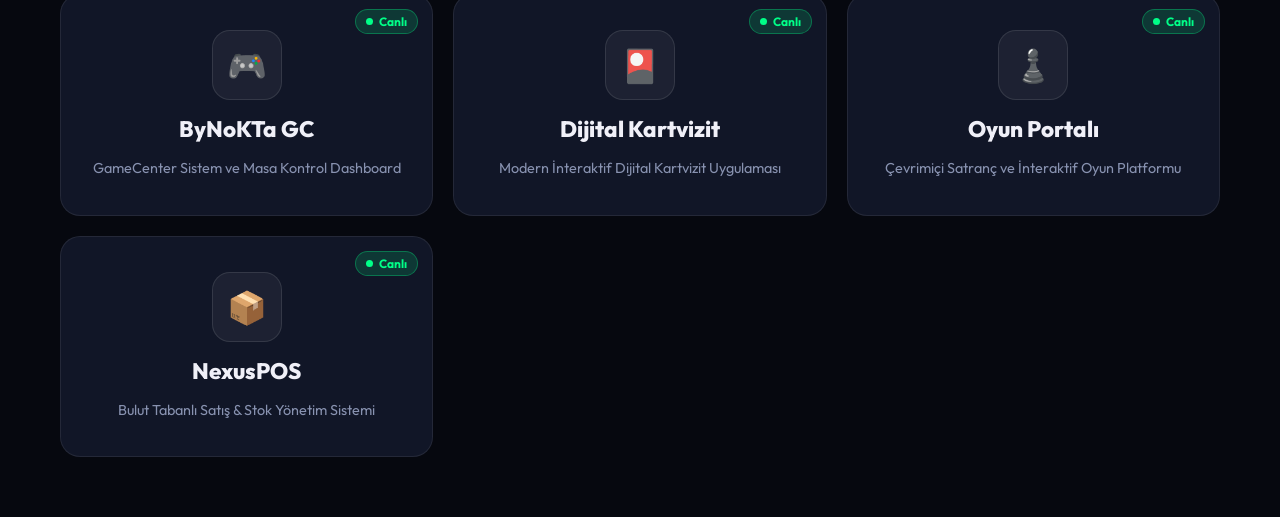
==== commit 3aeb023d: "Add Manifesto Bank card to ByNoKTa portal" ====
--- a/index.html
+++ b/index.html
@@ -65,6 +65,12 @@
                 <div class="icon-box" style="color:#60d6ca">💻</div>
                 <h2 class="card-title" style="color:#60d6ca">HTML Studio</h2>
                 <p class="card-desc">Kodunu yapıştır, canlı önizle. HTML dosyası aç ve indir.</p>
+            </a>
+
+            <a href="manifesto-bank-v16.html" class="card" style="border-color:#d8b46a">
+                <div class="icon-box" style="color:#d8b46a">🏦</div>
+                <h2 class="card-title" style="color:#d8b46a">MANIFESTO BANK</h2>
+                <p class="card-desc">V16 · Kişisel dijital bankacılık simülasyonu.</p>
             </a>
 
             <a href="carkifelek.html" class="card">
